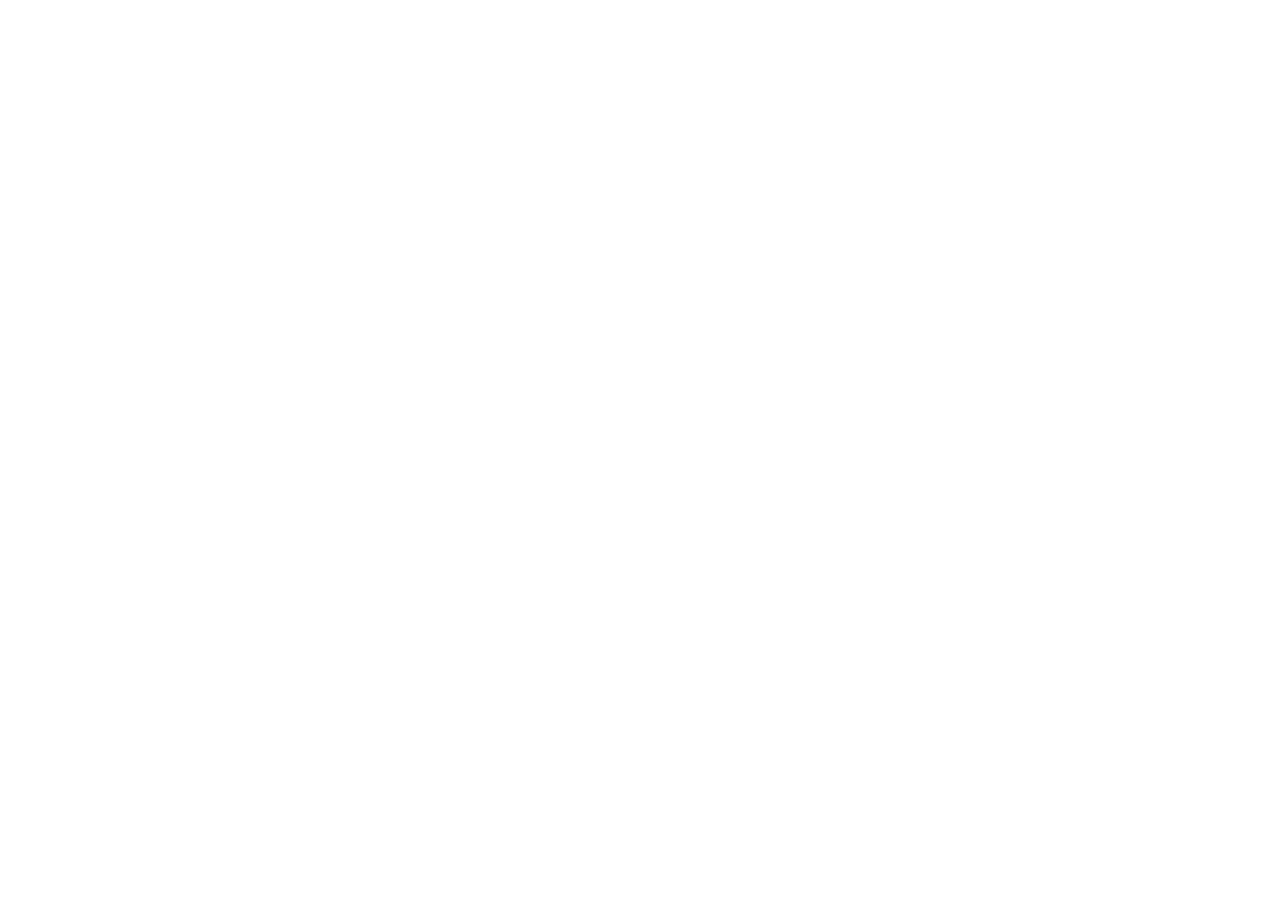
==== projeto-travelgram/index.html @ 7286d4c8 "start" ====
<!DOCTYPE html>
<html lang="pt-br">
<head>
    <meta charset="UTF-8">
    <meta name="viewport" content="width=device-width, initial-scale=1.0">
    <link rel="stylesheet" href="styles/style.css">
    <title>Travelgram</title>
</head>
<body>
    
</body>
</html>
---- projeto-travelgram/styles/style.css ----
@import url(style.css);
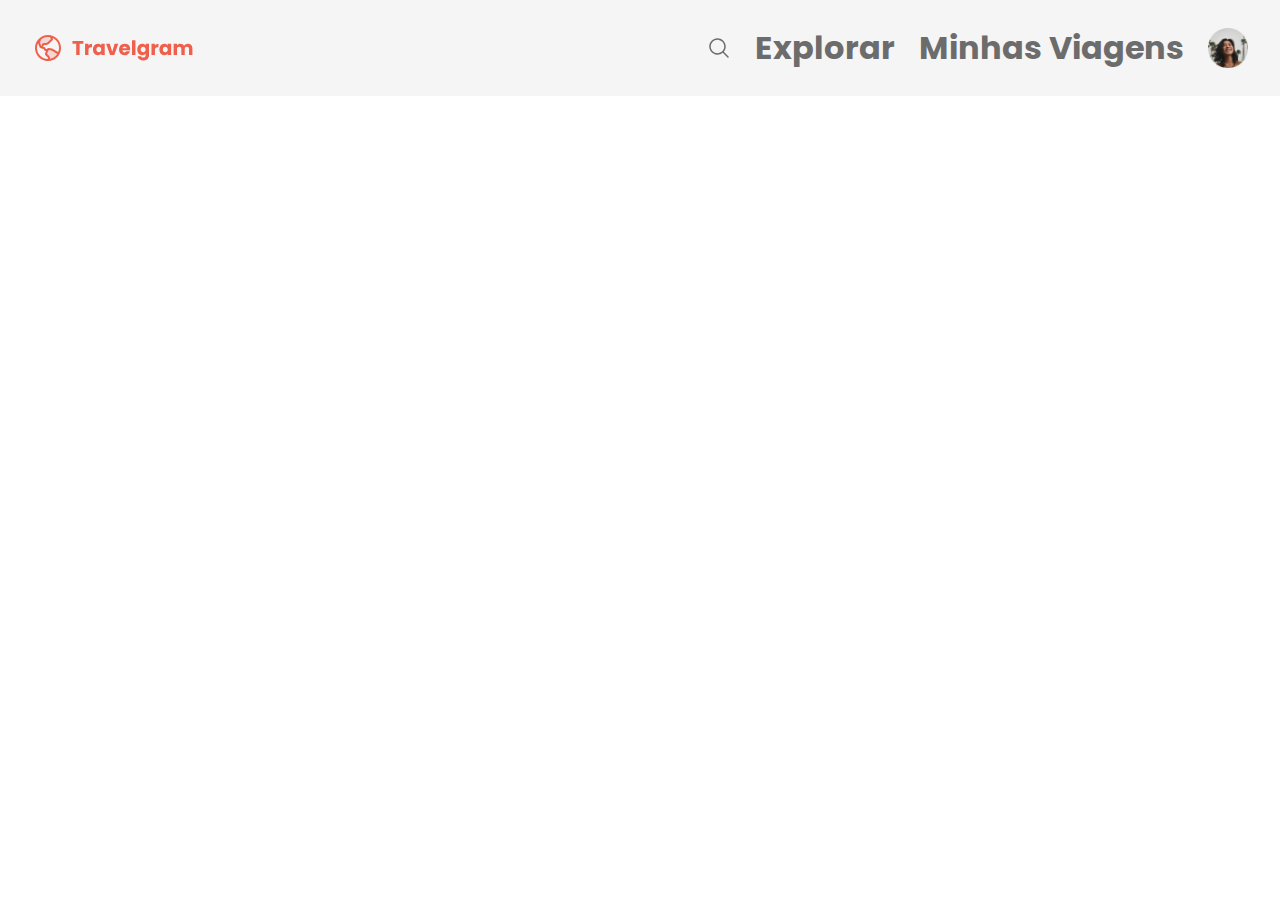
==== commit 037e892c: "nav feito" ====
--- a/projeto-travelgram/index.html
+++ b/projeto-travelgram/index.html
@@ -1,12 +1,37 @@
 <!DOCTYPE html>
 <html lang="pt-br">
 <head>
+    <link rel="preconnect" href="https://fonts.googleapis.com">
+    <link rel="preconnect" href="https://fonts.gstatic.com" crossorigin>
+
     <meta charset="UTF-8">
     <meta name="viewport" content="width=device-width, initial-scale=1.0">
     <link rel="stylesheet" href="styles/style.css">
+    <link href="https://fonts.googleapis.com/css2?family=Poppins:wght@400;700&display=swap" rel="stylesheet">
     <title>Travelgram</title>
 </head>
 <body>
+    <header>
+        <div class="bg-surface-color">
+        <nav class="container">
+            <a href="#" id="Logo">
+            <img src="assets/icones/Logo.svg" alt="Logo">
+            </a>    
+            <ul id="menu-primario">
+                <li>
+                     <a href="#">
+                        <img src="assets/icones/MagnifyingGlass.svg" alt="Uma lupa">
+                     </a>
+                </li>
+                <li><a href="#">Explorar</a></li>
+                <li><a href="#">Minhas Viagens</a></li>
+                <li><a href="#">
+                <img src="assets/imagens/Profile pic.png" alt="Isabela Torres">
+                </a></li>
+            </ul>
+        </nav>
+        </div>
+    </header>
     
 </body>
 </html>--- a/projeto-travelgram/styles/style.css
+++ b/projeto-travelgram/styles/style.css
@@ -1 +1,2 @@
-@import url(style.css);+@import url(global.css);
+@import url(nav.css);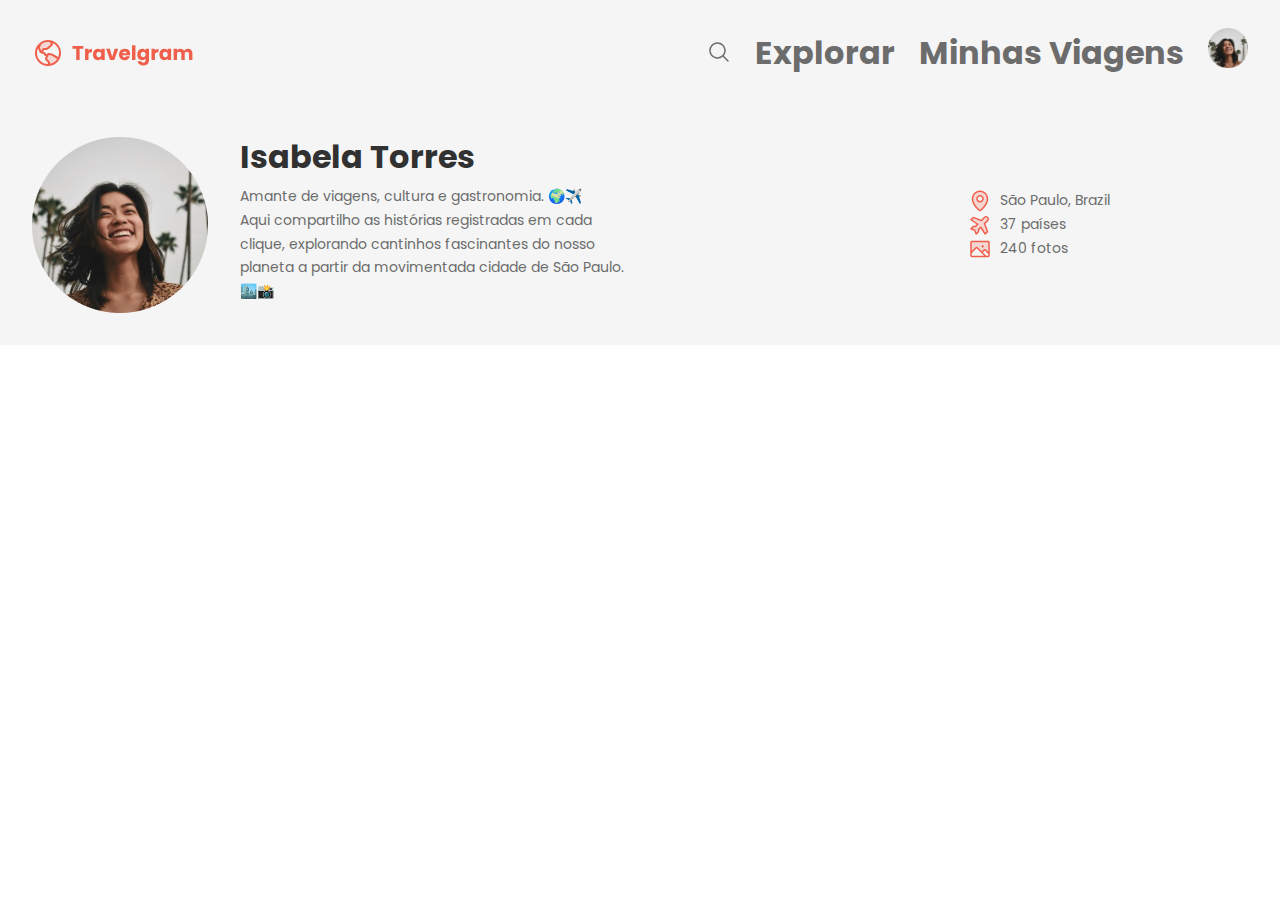
==== commit 7adfb6eb: "passei pelo inferno na terra." ====
--- a/projeto-travelgram/index.html
+++ b/projeto-travelgram/index.html
@@ -11,7 +11,6 @@
     <title>Travelgram</title>
 </head>
 <body>
-    <header>
         <div class="bg-surface-color">
         <nav class="container">
             <a href="#" id="Logo">
@@ -30,8 +29,34 @@
                 </a></li>
             </ul>
         </nav>
+                <header>
+                    <div class="container">
+                        <div id="profile">
+                            <img src="assets/imagens/Profile pic.png" alt="Isabela">
+                            <div>
+                                <h1>Isabela Torres</h1>
+                                <p>
+                                    Amante de viagens, cultura e gastronomia. 🌍✈️ <br>
+                                    Aqui compartilho as histórias registradas em cada clique, explorando cantinhos fascinantes do nosso planeta a partir da movimentada cidade de São Paulo. 🏙️📸
+                                </p>
+                            </div>
+                        </div>
+                            <ul id="info">
+                            <li>
+                                <img src="assets/icones/MapPin.svg" alt="localização">
+                                <span>São Paulo, Brazil</span>
+                            </li>
+                            <li>
+                                <img src="assets/icones/AirplaneTilt.svg" alt="Avião">
+                                <span>37 países</span>
+                            </li>
+                            <li>
+                                <img src="assets/icones/Image.svg" alt="Foto">
+                                <span>240 fotos</span>
+                            </li>
+                            </ul>
+                    </div>
+                </header>
         </div>
-    </header>
-    
 </body>
 </html>--- a/projeto-travelgram/styles/style.css
+++ b/projeto-travelgram/styles/style.css
@@ -1,2 +1,3 @@
 @import url(global.css);
-@import url(nav.css);+@import url(nav.css);
+@import url(header.css);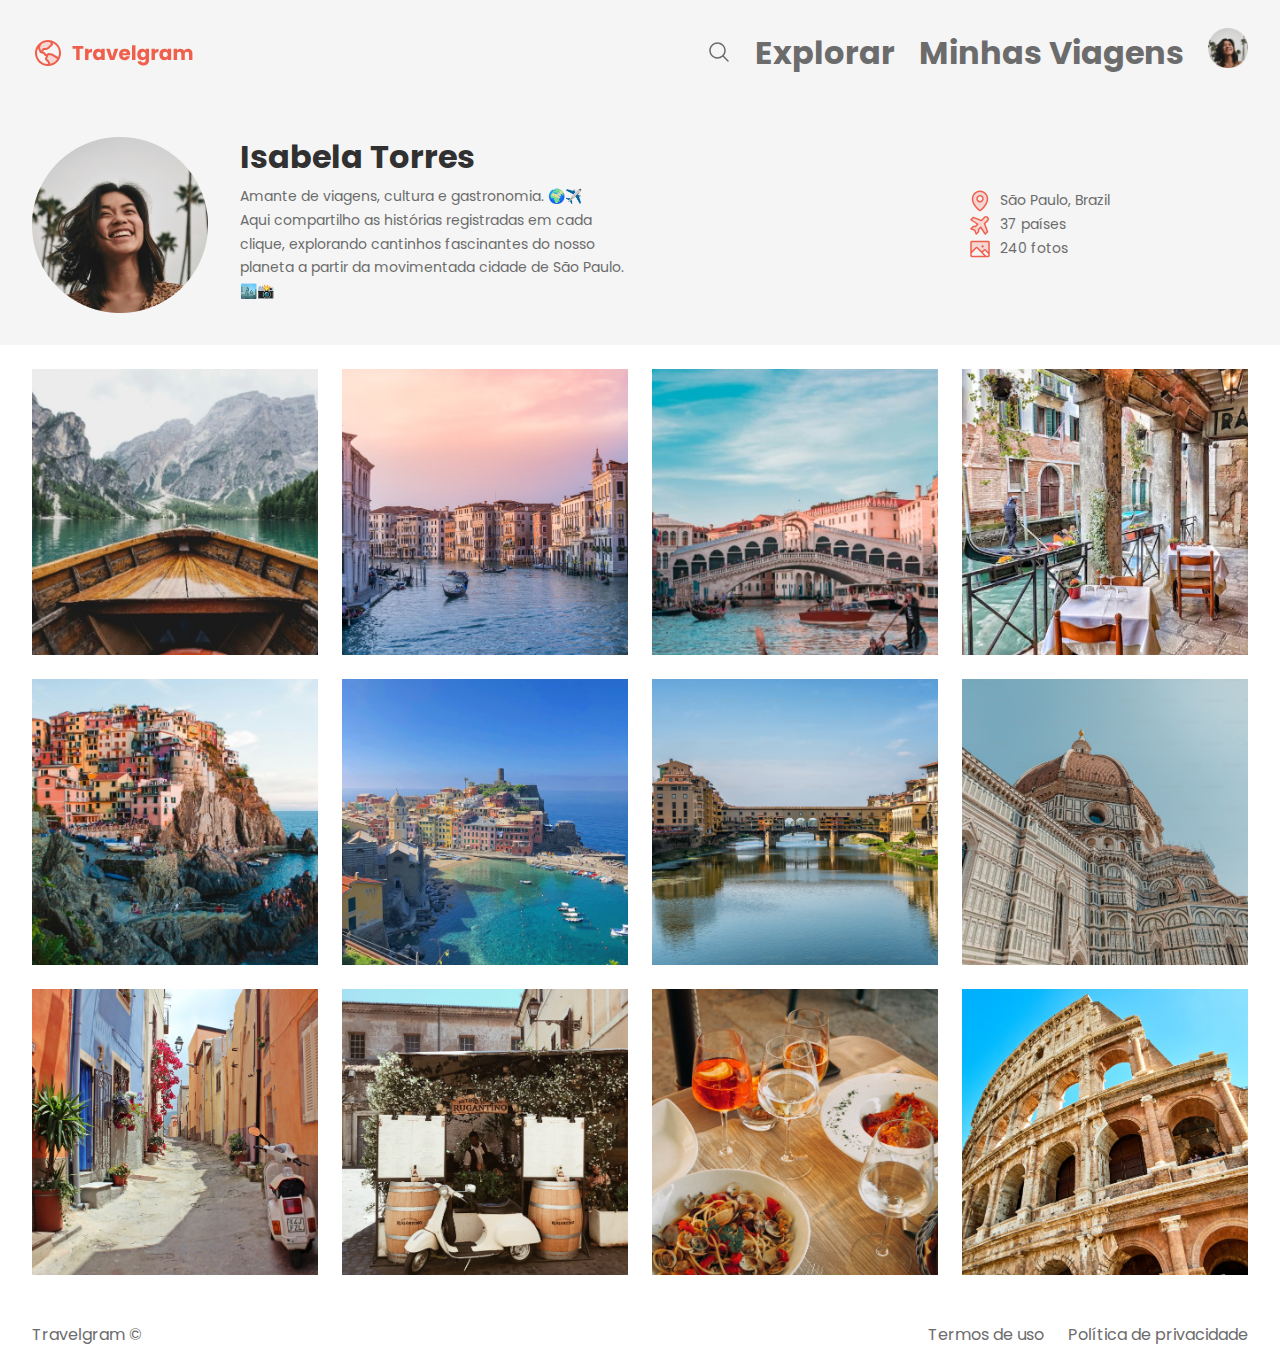
==== commit 77007bba: "footer" ====
--- a/projeto-travelgram/index.html
+++ b/projeto-travelgram/index.html
@@ -58,5 +58,24 @@
                     </div>
                 </header>
         </div>
+        <main class="container">
+            <img src="assets/imagens/Image 01.png" alt="imagem">
+            <img src="assets/imagens/Image 02.png" alt="imagem">
+            <img src="assets/imagens/Image 03.png" alt="imagem">
+            <img src="assets/imagens/Image 04.png" alt="imagem">
+            <img src="assets/imagens/Image 05.png" alt="imagem">
+            <img src="assets/imagens/Image 06.png" alt="imagem">
+            <img src="assets/imagens/Image 07.png" alt="imagem">
+            <img src="assets/imagens/Image 08.png" alt="imagem">
+            <img src="assets/imagens/Image 09.png" alt="imagem">
+            <img src="assets/imagens/Image 10.png" alt="imagem">
+            <img src="assets/imagens/Image 11.png" alt="imagem">
+            <img src="assets/imagens/Image 12.png" alt="imagem">
+        </main>
+    <footer class="container">
+        <span>Travelgram &copy;</span>
+        <span>Termos de uso</span>
+        <span>Política de privacidade</span>
+    </footer>
 </body>
 </html>--- a/projeto-travelgram/styles/style.css
+++ b/projeto-travelgram/styles/style.css
@@ -1,3 +1,5 @@
 @import url(global.css);
 @import url(nav.css);
-@import url(header.css);+@import url(header.css);
+@import url(main.css);
+@import url(footer.css);